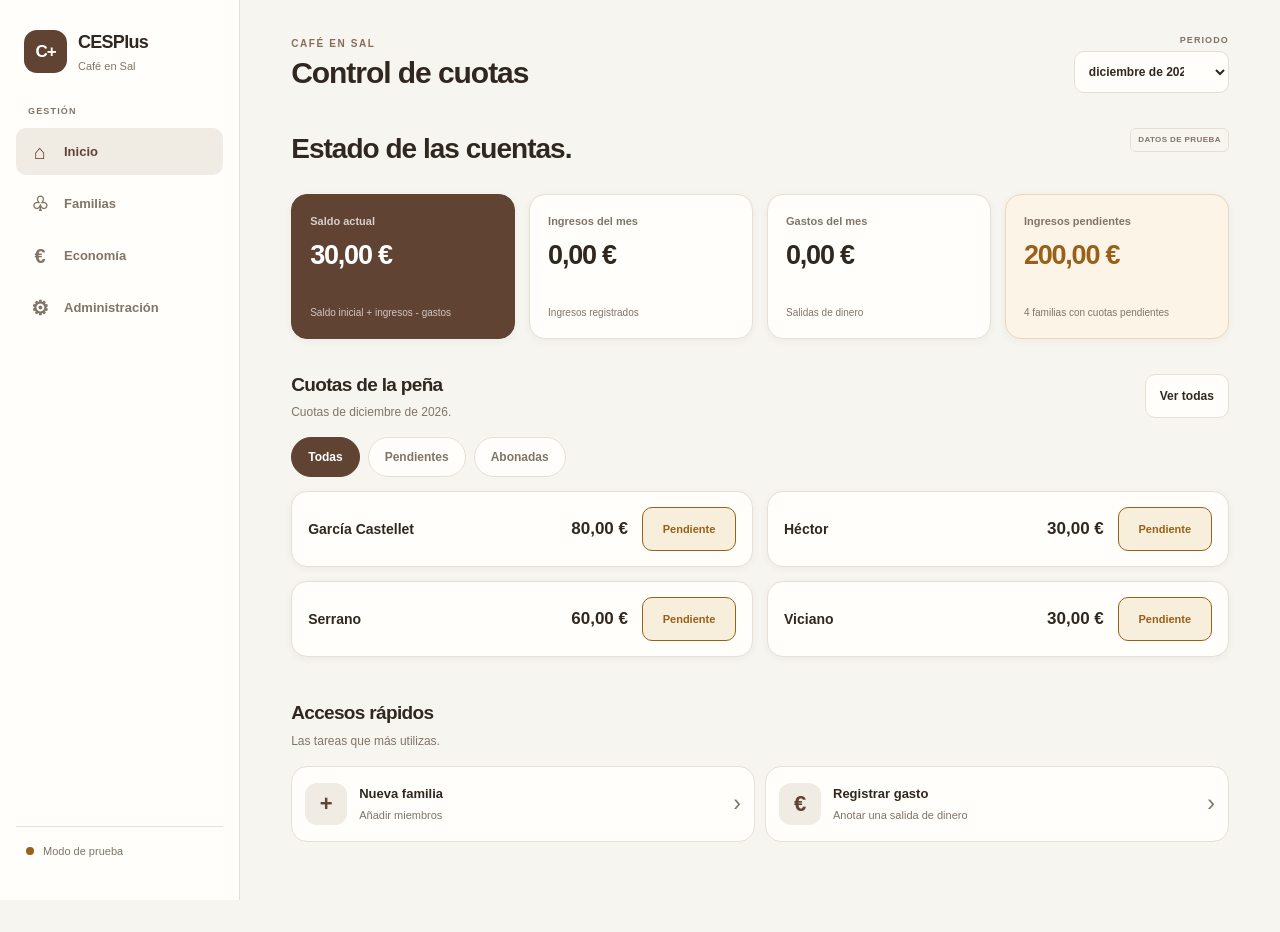
==== index.html @ bcc01811 "Version estable: creacion de familias y gestion de miembros" ====
<!DOCTYPE html>

<html lang="es">
<head>
    <meta charset="UTF-8">
    <meta name="viewport" content="width=device-width, initial-scale=1.0">


<meta name="theme-color" content="#604333">
<meta name="description" content="Gestión económica de la peña Café en Sal">

<title>CESPlus | Café en Sal</title>

<link rel="stylesheet" href="styles/styles.css">
<script src="js/app.js" defer></script>


</head>

<body>
    <div class="app-shell">


    <!-- SIDEBAR: escritorio -->
    <aside class="sidebar">
        <a class="brand" href="#" data-view="inicio">
            <span class="brand-icon">C+</span>
            <span class="brand-copy">
                <strong>CESPlus</strong>
                <small>Café en Sal</small>
            </span>
        </a>

        <div class="sidebar-section-label">GESTIÓN</div>

        <nav class="sidebar-nav" aria-label="Navegación principal">
            <button class="nav-item active" data-view="inicio">
                <span class="nav-icon">⌂</span>
                <span>Inicio</span>
            </button>

            <button class="nav-item" data-view="familias">
                <span class="nav-icon">♧</span>
                <span>Familias</span>
            </button>

            <button class="nav-item" data-view="economia">
                <span class="nav-icon">€</span>
                <span>Economía</span>
            </button>

            <button class="nav-item" data-view="administracion">
                <span class="nav-icon">⚙</span>
                <span>Administración</span>
            </button>
        </nav>

        <div class="sidebar-footer">
            <span class="connection-dot"></span>
            <span>Modo de prueba</span>
        </div>
    </aside>

    <!-- CONTENIDO PRINCIPAL -->
    <main class="main-content">

        <header class="topbar">
            <div>
                <p class="eyebrow">CAFÉ EN SAL</p>
                <h1 id="page-title">Control de cuotas</h1>
            </div>

            <div class="topbar-period">
                <span class="period-label">PERIODO</span>
                <select id="period-select" aria-label="Mes de las cuotas">
                </select>
            </div>
        </header>

        <!-- INICIO -->
        <section class="view active" id="view-inicio">

            <div class="welcome-row">
                <div>
                    <h2>Estado de las cuentas.</h2>
                </div>

                <span class="demo-badge">DATOS DE PRUEBA</span>
            </div>

            <!-- INDICADORES -->
            <div class="summary-grid">

                <article class="summary-card balance-card">
                    <span class="summary-label">Saldo actual</span>
                    <strong class="summary-value" id="balance-value">
                        1.250,00 €
                    </strong>
                    <span class="summary-footnote">
                        Saldo inicial + ingresos - gastos
                    </span>
                </article>

                <article class="summary-card">
                    <span class="summary-label">Ingresos del mes</span>
                    <strong class="summary-value" id="income-value">
                        0,00 €
                    </strong>
                    <span class="summary-footnote">Ingresos registrados</span>
                </article>

                <article class="summary-card">
                    <span class="summary-label">Gastos del mes</span>
                    <strong class="summary-value" id="expenses-value">
                        0,00 €
                    </strong>
                    <span class="summary-footnote">Salidas de dinero</span>
                </article>

                <article class="summary-card pending-summary">
                    <span class="summary-label">Ingresos pendientes</span>
                    <strong class="summary-value" id="pending-value">
                        200,00 €
                    </strong>
                    <span class="summary-footnote" id="pending-count">
                        3 familias pendientes
                    </span>
                </article>

            </div>

            <!-- CUOTAS -->
            <section class="content-section">

                <div class="section-heading">
                    <div>
                        <h2>Cuotas de la peña</h2>
                        <p id="dues-description">
                            Consulta y registra las cuotas de cada familia.
                        </p>
                    </div>

                    <button class="button button-secondary"
                            id="show-all-dues">
                        Ver todas
                    </button>
                </div>

                <div class="filter-row">
                    <button class="filter-chip active"
                            data-filter="todas">
                        Todas
                    </button>

                    <button class="filter-chip"
                            data-filter="pendiente">
                        Pendientes
                    </button>

                    <button class="filter-chip"
                            data-filter="pagado">
                        Abonadas
                    </button>
                </div>

                <div class="dues-list" id="dues-list">
                    <!-- Se genera desde app.js -->
                </div>

                <div class="empty-state hidden" id="dues-empty">
                    <span class="empty-icon">✓</span>
                    <h3>Todo al día</h3>
                    <p>No hay cuotas que coincidan con este filtro.</p>
                </div>

            </section>

            <!-- ACCIONES RÁPIDAS -->
            <section class="content-section quick-actions-section">
                <div class="section-heading">
                    <div>
                        <h2>Accesos rápidos</h2>
                        <p>Las tareas que más utilizas.</p>
                    </div>
                </div>

                <div class="quick-actions">

                    <button class="quick-action" data-action="familia">
                        <span class="quick-action-icon">+</span>
                        <span>
                            <strong>Nueva familia</strong>
                            <small>Añadir miembros</small>
                        </span>
                        <span class="quick-arrow">›</span>
                    </button>

                    <button class="quick-action" data-action="gasto">
                        <span class="quick-action-icon">€</span>
                        <span>
                            <strong>Registrar gasto</strong>
                            <small>Anotar una salida de dinero</small>
                        </span>
                        <span class="quick-arrow">›</span>
                    </button>

                </div>
            </section>

        </section>

        <!-- FAMILIAS -->
        <section class="view" id="view-familias">
            <div class="section-heading">
                <div>
                    <h2>Gestión de las familias de la peña.</h2>
                </div>

                <button class="button button-primary"
                        data-action="familia">
                    + Nueva familia
                </button>
            </div>

            <div id="families-content"></div>
        </section>

        <!-- ECONOMÍA -->
        <section class="view" id="view-economia">
            <div class="section-heading">
                <div>
                    <h2>Ingresos, gastos y movimientos.</h2>
                </div>

                <button class="button button-primary"
                        data-action="gasto">
                    + Registrar gasto
                </button>
            </div>

            <div id="economy-content"></div>
        </section>

        <!-- ADMINISTRACIÓN -->
        <section class="view" id="view-administracion">
            <div class="section-heading">
                <div>
                    <h2>Herramientas de gestión de la peña.</h2>
                </div>
            </div>

            <div id="administration-content"></div>
        </section>

    </main>

    <!-- NAVEGACIÓN INFERIOR: móvil -->
    <nav class="bottom-nav" aria-label="Navegación móvil">

        <button class="bottom-nav-item active" data-view="inicio">
            <span class="bottom-nav-icon">⌂</span>
            <span>Inicio</span>
        </button>

        <button class="bottom-nav-item" data-view="familias">
            <span class="bottom-nav-icon">♧</span>
            <span>Familias</span>
        </button>

        <button class="bottom-nav-item" data-view="economia">
            <span class="bottom-nav-icon">€</span>
            <span>Economía</span>
        </button>

        <button class="bottom-nav-item" data-view="administracion">
            <span class="bottom-nav-icon">⚙</span>
            <span>Más</span>
        </button>

    </nav>

</div>

<!-- MODALES -->
<div id="modal-root"></div>

<div class="toast" id="toast" role="status" aria-live="polite"></div>


</body>
</html>
---- styles/styles.css ----
/* =====================================================
   CESPLUS — DISEÑO GENERAL
   Mobile-first · Café + sal
   ===================================================== */

:root {
    --primary: #604333;
    --primary-dark: #3E2A20;
    --primary-light: #896B56;

    --background: #F7F5F0;
    --surface: #FFFEFA;
    --surface-alt: #F0EBE3;

    --text: #302820;
    --text-muted: #817468;

    --border: #E7DFD5;

    --green: #287653;
    --green-bg: #E7F2EA;

    --orange: #986018;
    --orange-bg: #F8EEDC;

    --red: #B4433E;
    --red-bg: #F8E8E5;

    --radius: 16px;
    --radius-small: 10px;

    --sidebar-width: 240px;

    --shadow-sm: 0 2px 8px rgb(48 40 32 / 5%);
    --shadow-md: 0 8px 24px rgb(48 40 32 / 7%);
}

* {
    box-sizing: border-box;
}

html {
    min-height: 100%;
    -webkit-text-size-adjust: 100%;
}

body {
    margin: 0;
    min-height: 100vh;
    min-height: 100dvh;

    background: var(--background);
    color: var(--text);

    font-family:
        Inter,
        -apple-system,
        BlinkMacSystemFont,
        "Segoe UI",
        sans-serif;

    font-size: 15px;
    line-height: 1.5;

    -webkit-font-smoothing: antialiased;
}

button,
input,
select,
textarea {
    font: inherit;
}

button {
    -webkit-tap-highlight-color: transparent;
}

button:focus-visible,
select:focus-visible,
input:focus-visible,
textarea:focus-visible {
    outline: 3px solid rgb(137 107 86 / 35%);
    outline-offset: 2px;
}

button:disabled {
    opacity: 0.55;
    cursor: not-allowed;
}

button:not(:disabled) {
    cursor: pointer;
}

button,
a,
input,
select {
    touch-action: manipulation;
}

a {
    color: inherit;
    text-decoration: none;
}

h1,
h2,
h3,
p {
    margin-top: 0;
}

h1,
h2,
h3 {
    letter-spacing: -0.035em;
}

.hidden {
    display: none !important;
}

/* =====================================================
   ESTRUCTURA
   ===================================================== */

.app-shell {
    min-height: 100vh;
    min-height: 100dvh;
}

.sidebar {
    display: none;
}

.main-content {
    width: 100%;
    max-width: 100%;
    min-width: 0;

    padding:
        18px
        16px
        calc(96px + env(safe-area-inset-bottom));
}

/* =====================================================
   CABECERA
   ===================================================== */

.topbar {
    display: flex;
    align-items: center;
    justify-content: space-between;
    gap: 12px;

    margin-bottom: 28px;
}

.eyebrow {
    margin-bottom: 5px;

    color: var(--primary-light);

    font-size: 10px;
    font-weight: 800;
    letter-spacing: 0.16em;
}

.topbar h1 {
    margin-bottom: 0;

    font-size: clamp(21px, 5vw, 30px);
    font-weight: 750;
    line-height: 1.15;
}

.topbar-period {
    display: flex;
    flex-direction: column;
    align-items: flex-end;
    gap: 3px;

    min-width: 0;
}

.period-label {
    color: var(--text-muted);

    font-size: 9px;
    font-weight: 800;
    letter-spacing: 0.12em;
}

#period-select {
    max-width: 155px;
    min-height: 42px;

    padding: 0 28px 0 10px;

    border: 1px solid var(--border);
    border-radius: var(--radius-small);

    background: var(--surface);
    color: var(--text);

    font-size: 12px;
    font-weight: 700;
}

/* =====================================================
   BIENVENIDA
   ===================================================== */

.welcome-row {
    display: flex;
    align-items: flex-start;
    justify-content: space-between;
    gap: 10px;

    margin-bottom: 20px;
}

.welcome-row h2 {
    margin-bottom: 4px;

    font-size: 23px;
    font-weight: 750;
}

.welcome-row p {
    margin-bottom: 0;

    color: var(--text-muted);
    font-size: 13px;
}

.demo-badge {
    flex-shrink: 0;

    padding: 5px 7px;

    border: 1px solid var(--border);
    border-radius: 6px;

    color: var(--text-muted);

    font-size: 8px;
    font-weight: 800;
    letter-spacing: 0.05em;
}

/* =====================================================
   INDICADORES ECONÓMICOS
   ===================================================== */

.summary-grid {
    display: grid;
    grid-template-columns: repeat(2, minmax(0, 1fr));
    gap: 10px;

    margin-bottom: 32px;
}

.summary-card {
    display: flex;
    flex-direction: column;
    align-items: flex-start;

    min-width: 0;
    min-height: 132px;

    padding: 15px 13px;

    border: 1px solid var(--border);
    border-radius: var(--radius);

    background: var(--surface);

    box-shadow: var(--shadow-sm);
}

.summary-card.balance-card {
    background: var(--primary);
    border-color: var(--primary);

    color: #fff;
}

.summary-card.pending-summary {
    background: #FBF4E7;
    border-color: #EBD7B8;
}

.summary-label {
    margin-bottom: 12px;

    color: var(--text-muted);

    font-size: 11px;
    font-weight: 650;
}

.balance-card .summary-label {
    color: rgb(255 255 255 / 75%);
}

.summary-value {
    display: block;

    max-width: 100%;
    margin-bottom: 8px;

    overflow-wrap: anywhere;

    font-size: clamp(19px, 5vw, 25px);
    font-weight: 800;
    line-height: 1.1;
    letter-spacing: -0.045em;
    font-variant-numeric: tabular-nums;
}

.summary-footnote {
    margin-top: auto;

    color: var(--text-muted);

    font-size: 10px;
    line-height: 1.4;
}

.balance-card .summary-footnote {
    color: rgb(255 255 255 / 70%);
}

.pending-summary .summary-value {
    color: var(--orange);
}

/* =====================================================
   SECCIONES
   ===================================================== */

.content-section {
    margin-bottom: 34px;
}

.section-heading {
    display: flex;
    align-items: center;
    justify-content: space-between;
    gap: 12px;

    margin-bottom: 16px;
}

.section-heading h2 {
    margin-bottom: 4px;

    font-size: 19px;
    font-weight: 750;
}

.section-heading p {
    margin-bottom: 0;

    color: var(--text-muted);
    font-size: 12px;
}

.button {
    display: inline-flex;
    align-items: center;
    justify-content: center;
    gap: 7px;

    min-height: 44px;
    padding: 0 14px;

    border: 1px solid transparent;
    border-radius: var(--radius-small);

    font-size: 12px;
    font-weight: 750;

    transition:
        background 150ms ease,
        transform 150ms ease;
}

.button:active {
    transform: scale(0.98);
}

.button-primary {
    background: var(--primary);
    color: #fff;
}

.button-primary:hover {
    background: var(--primary-dark);
}

.button-secondary {
    border-color: var(--border);
    background: var(--surface);
    color: var(--text);
}

/* =====================================================
   FILTROS
   ===================================================== */

.filter-row {
    display: flex;
    gap: 8px;

    margin-bottom: 14px;

    overflow-x: auto;
    scrollbar-width: none;
}

.filter-row::-webkit-scrollbar {
    display: none;
}

.filter-chip {
    flex-shrink: 0;

    min-height: 40px;
    padding: 0 16px;

    border: 1px solid var(--border);
    border-radius: 999px;

    background: var(--surface);
    color: var(--text-muted);

    font-size: 12px;
    font-weight: 700;
}

.filter-chip.active {
    border-color: var(--primary);
    background: var(--primary);
    color: #fff;
}

/* =====================================================
   LISTA DE CUOTAS
   ===================================================== */

.dues-list {
    display: flex;
    flex-direction: column;
    gap: 10px;
}

.due-card {
    display: grid;
    grid-template-columns: minmax(0, 1fr) auto auto;
    align-items: center;
    gap: 14px;

    min-width: 0;
    min-height: 76px;
    padding: 13px 16px;

    border: 1px solid var(--border);
    border-radius: var(--radius);

    background: var(--surface);

    box-shadow: var(--shadow-sm);
}

.due-family-name {
    display: block;
    min-width: 0;
    margin: 0;

    color: var(--text);
    font-size: 14px;
    font-weight: 750;

    overflow-wrap: anywhere;
}

.due-amount {
    flex-shrink: 0;

    color: var(--text);
    font-size: 17px;
    font-weight: 850;

    white-space: nowrap;
    font-variant-numeric: tabular-nums;
}

/* Botón de estado */

.due-status-button {
    display: inline-flex;
    align-items: center;
    justify-content: center;

    min-width: 94px;
    min-height: 44px;
    padding: 0 12px;

    border: 1px solid transparent;
    border-radius: var(--radius-small);

    font-size: 11px;
    font-weight: 800;

    white-space: nowrap;

    transition:
        background 150ms ease,
        transform 150ms ease;
}

.due-status-button.pending {
    border-color: var(--orange);
    background: var(--orange-bg);
    color: var(--orange);
}

.due-status-button.paid {
    border-color: var(--green);
    background: var(--green-bg);
    color: var(--green);
}

.due-status-button:active {
    transform: scale(0.96);
}

/* Estado vacío */

.empty-state {
    padding: 36px 18px;

    border: 1px dashed var(--border);
    border-radius: var(--radius);

    text-align: center;
}

.empty-icon {
    display: inline-flex;
    align-items: center;
    justify-content: center;

    width: 42px;
    height: 42px;
    margin-bottom: 12px;

    border-radius: 50%;

    background: var(--green-bg);
    color: var(--green);

    font-size: 20px;
}

.empty-state h3 {
    margin-bottom: 5px;
    font-size: 17px;
}

.empty-state p {
    margin-bottom: 0;

    color: var(--text-muted);
    font-size: 12px;
}

/* Ajustes para móviles pequeños */

@media (max-width: 380px) {
    .due-card {
        gap: 8px;
        padding: 12px 10px;
    }

    .due-family-name {
        font-size: 12px;
    }

    .due-amount {
        font-size: 14px;
    }

    .due-status-button {
        min-width: 82px;
        padding: 0 8px;
        font-size: 10px;
    }
}

/* =====================================================
   ADMINISTRACIÓN
   ===================================================== */

.admin-section {
    margin-bottom: 26px;
}

.admin-section-heading {
    display: flex;
    align-items: flex-start;
    justify-content: space-between;
    gap: 12px;
    border-top: 1px solid var(--border);

    margin-bottom: 14px;
}

.admin-section-heading h3 {
    margin: 3px 0 5px;

    color: var(--text);
    font-size: 17px;
    font-weight: 800;
}

.admin-section-heading p {
    margin: 0;

    color: var(--text-muted);
    font-size: 12px;
}

.admin-eyebrow {
    color: var(--text-muted);
    font-size: 9px;
    font-weight: 850;
    letter-spacing: 1.2px;
}

.admin-section-icon {
    display: flex;
    align-items: center;
    justify-content: center;

    width: 40px;
    height: 40px;
    flex-shrink: 0;

    border-radius: 12px;

    background: var(--surface);
    border: 1px solid var(--border);

    color: var(--accent);
    font-size: 19px;
}

.admin-info-card {
    display: flex;
    align-items: flex-start;
    gap: 12px;

    padding: 15px;

    border: 1px solid var(--border);
    border-radius: var(--radius);

    background: var(--surface);
}

.admin-info-icon {
    display: flex;
    align-items: center;
    justify-content: center;

    width: 36px;
    height: 36px;
    flex-shrink: 0;

    border-radius: 10px;

    background: var(--surface-alt);

    font-size: 17px;
}

.admin-info-card strong {
    display: block;

    margin-bottom: 5px;

    color: var(--text);
    font-size: 13px;
    font-weight: 800;
}

.admin-info-card p {
    margin: 0;

    color: var(--text-muted);
    font-size: 11px;
    line-height: 1.6;
}

.admin-role-list {
    display: flex;
    flex-direction: column;
    gap: 0;

    margin-top: 10px;

    border: 1px solid var(--border);
    border-radius: var(--radius);

    background: var(--surface);
}

.admin-role {
    display: flex;
    flex-direction: column;
    gap: 4px;

    padding: 13px 15px;

    border-bottom: 1px solid var(--border);
}

.admin-role:last-child {
    border-bottom: 0;
}

.admin-role-name {
    color: var(--text);
    font-size: 12px;
    font-weight: 800;
}

.admin-role-description {
    color: var(--text-muted);
    font-size: 11px;
}

.admin-settings-list {
    overflow: hidden;

    border: 1px solid var(--border);
    border-radius: var(--radius);

    background: var(--surface);
}

.admin-setting {
    display: flex;
    align-items: center;
    justify-content: space-between;
    gap: 12px;

    padding: 15px;

    border-bottom: 1px solid var(--border);
}

.admin-setting:last-child {
    border-bottom: 0;
}

.admin-setting > div {
    display: flex;
    flex-direction: column;
    gap: 4px;
}

.admin-setting strong {
    color: var(--text);
    font-size: 12px;
    font-weight: 800;
}

.admin-setting span {
    color: var(--text-muted);
    font-size: 10px;
}

.admin-setting .admin-setting-value {
    color: var(--accent);
    font-size: 16px;
    white-space: nowrap;
}

.admin-setting-status {
    padding: 5px 9px;

    border-radius: 20px;

    background: var(--orange-bg);
    color: var(--orange) !important;

    font-size: 10px !important;
    font-weight: 800;
}

.admin-danger-section {
    margin-top: 34px;
    padding-top: 22px;
}

.admin-reset-button {
    width: 100%;
    margin-top: 12px;
}


/* BUSCADOR DEL HISTORIAL */
.audit-search {
    display: flex;
    flex-direction: column;
    gap: 8px;
    margin: 20px 0;
    max-width: 520px;
}

.audit-search label {
    font-size: 13px;
    font-weight: 600;
    color: var(--text-primary);
}

.audit-search input {
    width: 100%;
    padding: 12px 14px;
    border: 1px solid var(--border);
    border-radius: 8px;
    background: #fff;
    color: var(--text-primary);
    font-family: inherit;
    font-size: 14px;
    transition: border-color 0.2s ease, box-shadow 0.2s ease;
}

.audit-search input::placeholder {
    color: #a69a8d;
}

.audit-search input:focus {
    outline: none;
    border-color: var(--primary);
    box-shadow: 0 0 0 3px rgba(111, 78, 55, 0.12);
}

.audit-search input::-webkit-search-cancel-button {
    cursor: pointer;
}


/* Acciones de los gastos */

.expense-actions {
    display: flex;
    justify-content: flex-end;
    gap: 8px;
    margin-top: 14px;
    padding-top: 12px;
    border-top: 1px solid var(--border);
}

.expense-actions .button {
    font-size: 12px;
    padding: 7px 12px;
}


/* =====================================================
   CONFIGURACIÓN — CAMPOS EDITABLES
   ===================================================== */

.admin-setting-input {
    display: flex;
    align-items: center;
    gap: 7px;
    flex-shrink: 0;
}

.admin-setting-input input {
    width: 90px;
    min-height: 42px;
    padding: 0 9px;

    border: 1px solid var(--border);
    border-radius: var(--radius-small);

    background: var(--background);
    color: var(--text);

    font-size: 14px;
    font-weight: 750;
    text-align: right;

    font-variant-numeric: tabular-nums;
}

.admin-setting-input input:focus {
    outline: 2px solid var(--accent);
    outline-offset: 2px;
}

.admin-setting-input span {
    color: var(--text);
    font-size: 13px;
    font-weight: 750;
}

.admin-opening-balance {
    background: var(--surface-alt);
}

.admin-save-button {
    width: 100%;
    margin-top: 14px;
}


#fee-change-reason-group {
    margin-top: 18px;
    padding: 16px;
    border: 1px solid var(--border);
    border-radius: var(--radius-medium);
    background: var(--surface-alt);
}

#fee-change-reason-group[hidden] {
    display: none;
}

#fee-change-reason {
    width: 100%;
    min-height: 85px;
    padding: 12px;
    border: 1px solid var(--border);
    border-radius: var(--radius-small);
    background: var(--surface);
    color: var(--text);
    font: inherit;
    resize: vertical;
}

.audit-filters {
    display: grid;
    grid-template-columns: repeat(2, minmax(0, 1fr));
    gap: 10px;
    margin-bottom: 18px;
}

.audit-filters select {
    min-height: 42px;
    padding: 0 12px;
    border: 1px solid var(--border);
    border-radius: var(--radius-small);
    background: var(--surface);
    color: var(--text);
}

.audit-log-list {
    display: flex;
    flex-direction: column;
    gap: 12px;
}

.audit-entry {
    padding: 16px;
    border: 1px solid var(--border);
    border-radius: var(--radius-medium);
    background: var(--surface);
}

.audit-entry + .audit-entry {
    margin-top: 10px;
}

.audit-entry-header {
    display: flex;
    justify-content: space-between;
    align-items: center;
    flex-wrap: wrap;
    gap: 8px;
    margin-bottom: 10px;
}

.audit-date {
    color: var(--text-muted);
    font-size: 12px;
}

.audit-tags {
    display: flex;
    flex-wrap: wrap;
    align-items: center;
    gap: 6px;
}

.audit-tag {
    display: inline-flex;
    align-items: center;
    padding: 5px 9px;
    border-radius: 20px;
    background: var(--surface-alt);
    color: var(--text);
    font-size: 10px;
    font-weight: 750;
    text-transform: uppercase;
    letter-spacing: 0.04em;
}

.audit-entry h4 {
    margin: 0 0 5px;
    font-size: 14px;
}

.audit-family {
    margin: 0;
    color: var(--text-muted);
    font-size: 12px;
}

.audit-change {
    display: flex;
    gap: 10px;
    align-items: center;
    margin-top: 12px;
    font-size: 13px;
}

.audit-reason {
    margin: 12px 0 0;
    padding: 10px;
    border-radius: var(--radius-small);
    background: var(--surface-alt);
    font-size: 13px;
}

@media (max-width: 520px) {
    .audit-filters {
        grid-template-columns: 1fr;
    }
}

/* =====================================================
   ACCIONES RÁPIDAS
   ===================================================== */

.quick-actions {
    display: flex;
    flex-direction: column;
    gap: 10px;
}

.quick-action {
    display: flex;
    align-items: center;
    gap: 12px;

    width: 100%;
    min-height: 76px;
    padding: 13px;

    border: 1px solid var(--border);
    border-radius: var(--radius);

    background: var(--surface);
    color: var(--text);

    text-align: left;
}

.quick-action-icon {
    display: flex;
    align-items: center;
    justify-content: center;

    flex-shrink: 0;

    width: 42px;
    height: 42px;

    border-radius: 12px;

    background: var(--surface-alt);
    color: var(--primary);

    font-size: 22px;
    font-weight: 700;
}

.quick-action > span:nth-child(2) {
    display: flex;
    flex-direction: column;
    gap: 3px;

    min-width: 0;
}

.quick-action strong {
    font-size: 13px;
}

.quick-action small {
    color: var(--text-muted);
    font-size: 11px;
}

.quick-arrow {
    margin-left: auto;
    color: var(--text-muted);
    font-size: 23px;
}

/* =====================================================
   VISTAS
   ===================================================== */

.view {
    display: none;
}

.view.active {
    display: block;
}

/* =====================================================
   NAVEGACIÓN INFERIOR — MÓVIL
   ===================================================== */

.bottom-nav {
    position: fixed;
    z-index: 100;

    right: 0;
    bottom: 0;
    left: 0;

    display: grid;
    grid-template-columns: repeat(4, minmax(0, 1fr));

    min-height: 66px;
    padding:
        7px
        8px
        calc(7px + env(safe-area-inset-bottom));

    border-top: 1px solid var(--border);

    background: rgb(255 254 250 / 97%);

    backdrop-filter: blur(14px);
    -webkit-backdrop-filter: blur(14px);
}

.bottom-nav-item {
    display: flex;
    flex-direction: column;
    align-items: center;
    justify-content: center;
    gap: 3px;

    min-width: 0;
    min-height: 48px;
    padding: 3px 2px;

    border: 0;
    border-radius: 10px;

    background: transparent;
    color: var(--text-muted);

    font-size: 10px;
    font-weight: 650;
}

.bottom-nav-icon {
    font-size: 22px;
    line-height: 1.1;
}

.bottom-nav-item.active {
    color: var(--primary);
    background: var(--surface-alt);
}

.bottom-nav-item.active .bottom-nav-icon {
    font-weight: 800;
}

/* =====================================================
   TOAST — MENSAJES
   ===================================================== */

.toast {
    position: fixed;
    z-index: 300;

    right: 16px;
    bottom: calc(84px + env(safe-area-inset-bottom));
    left: 16px;

    max-width: 440px;
    margin: 0 auto;
    padding: 13px 16px;

    border: 1px solid rgb(255 255 255 / 12%);
    border-radius: 12px;

    background: var(--primary-dark);
    color: #fff;

    box-shadow: var(--shadow-md);

    font-size: 13px;
    font-weight: 650;

    opacity: 0;
    pointer-events: none;
    transform: translateY(8px);

    transition:
        opacity 180ms ease,
        transform 180ms ease;
}

.toast.visible {
    opacity: 1;
    transform: translateY(0);
}

/* =====================================================
   MODALES
   ===================================================== */

.modal-overlay {
    position: fixed;
    z-index: 200;
    inset: 0;

    display: flex;
    align-items: flex-end;
    justify-content: center;

    padding-top: 20px;

    background: rgb(35 27 22 / 48%);
    backdrop-filter: blur(3px);
}

.modal-panel {
    width: 100%;
    max-width: 520px;
    max-height: 92vh;
    max-height: 92dvh;

    overflow-y: auto;

    padding: 24px 20px calc(20px + env(safe-area-inset-bottom));

    border-radius: 22px 22px 0 0;

    background: var(--surface);

    box-shadow: var(--shadow-md);

    overscroll-behavior: contain;
}

.modal-handle {
    width: 38px;
    height: 4px;
    margin: -12px auto 20px;

    border-radius: 999px;

    background: var(--border);
}

.modal-header {
    display: flex;
    align-items: flex-start;
    justify-content: space-between;
    gap: 12px;

    margin-bottom: 22px;
}

.modal-header h2 {
    margin-bottom: 5px;
    font-size: 21px;
}

.modal-header p {
    margin-bottom: 0;

    color: var(--text-muted);
    font-size: 12px;
}

.modal-close {
    display: inline-flex;
    align-items: center;
    justify-content: center;

    flex-shrink: 0;

    width: 44px;
    height: 44px;

    border: 1px solid var(--border);
    border-radius: 12px;

    background: var(--surface);
    color: var(--text);

    font-size: 22px;
}

.form-group {
    display: flex;
    flex-direction: column;
    gap: 7px;

    margin-bottom: 17px;
}

.form-group label {
    font-size: 12px;
    font-weight: 750;
}

.form-group input,
.form-group select,
.form-group textarea {
    width: 100%;
    min-height: 48px;

    padding: 12px;

    border: 1px solid var(--border);
    border-radius: 10px;

    background: var(--surface);
    color: var(--text);

    font-size: 16px;
}

.form-group textarea {
    min-height: 90px;
    resize: vertical;
}

.modal-actions {
    display: flex;
    gap: 10px;

    margin-top: 24px;
}

.modal-actions .button {
    flex: 1;
    min-height: 48px;
}

/* =====================================================
   TABLET Y ESCRITORIO
   ===================================================== */

@media (min-width: 700px) {
    .main-content {
        padding: 30px 28px 40px;
    }

    .summary-grid {
        grid-template-columns: repeat(4, minmax(0, 1fr));
        gap: 14px;
    }

    .summary-card {
        min-height: 145px;
        padding: 18px;
    }

    .summary-value {
        font-size: clamp(20px, 2.4vw, 27px);
    }

    .quick-actions {
        display: grid;
        grid-template-columns: repeat(2, minmax(0, 1fr));
    }

    .dues-list {
        display: grid;
        grid-template-columns: repeat(2, minmax(0, 1fr));
        align-items: start;
    }

    .modal-overlay {
        align-items: center;
        padding: 20px;
    }

    .modal-panel {
        max-height: 88vh;
        max-height: 88dvh;
        border-radius: 22px;
        padding: 26px;
    }

    .modal-handle {
        display: none;
    }
}

@media (min-width: 1050px) {
    .app-shell {
        display: grid;
        grid-template-columns: var(--sidebar-width) minmax(0, 1fr);
    }

    .sidebar {
        position: sticky;
        top: 0;

        display: flex;
        flex-direction: column;

        width: var(--sidebar-width);
        height: 100vh;
        height: 100dvh;

        padding: 25px 16px;

        border-right: 1px solid var(--border);

        background: var(--surface);
    }

    .brand {
        display: flex;
        align-items: center;
        gap: 11px;

        padding: 4px 8px 30px;
    }

    .brand-icon {
        display: flex;
        align-items: center;
        justify-content: center;

        width: 43px;
        height: 43px;

        border-radius: 13px;

        background: var(--primary);
        color: #fff;

        font-size: 17px;
        font-weight: 850;
        letter-spacing: -0.06em;
    }

    .brand-copy {
        display: flex;
        flex-direction: column;
        gap: 2px;
    }

    .brand-copy strong {
        font-size: 18px;
        font-weight: 850;
        letter-spacing: -0.04em;
    }

    .brand-copy small {
        color: var(--text-muted);
        font-size: 11px;
    }

    .sidebar-section-label {
        padding: 0 12px;
        margin-bottom: 10px;

        color: var(--text-muted);

        font-size: 9px;
        font-weight: 850;
        letter-spacing: 0.13em;
    }

    .sidebar-nav {
        display: flex;
        flex-direction: column;
        gap: 5px;
    }

    .nav-item {
        display: flex;
        align-items: center;
        gap: 12px;

        width: 100%;
        min-height: 47px;
        padding: 0 12px;

        border: 0;
        border-radius: 10px;

        background: transparent;
        color: var(--text-muted);

        text-align: left;
        font-size: 13px;
        font-weight: 700;
    }

    .nav-item.active {
        background: var(--surface-alt);
        color: var(--primary);
    }

    .nav-icon {
        display: inline-flex;
        align-items: center;
        justify-content: center;

        width: 24px;

        font-size: 20px;
    }

    .sidebar-footer {
        display: flex;
        align-items: center;
        gap: 9px;

        margin-top: auto;
        padding: 16px 10px;

        border-top: 1px solid var(--border);

        color: var(--text-muted);
        font-size: 11px;
    }

    .connection-dot {
        width: 8px;
        height: 8px;

        border-radius: 50%;

        background: var(--orange);
    }

    .main-content {
        width: 100%;
        max-width: 1500px;
        margin: 0 auto;

        padding: 34px clamp(28px, 4vw, 64px) 48px;
    }

    .bottom-nav {
        display: none;
    }

    .topbar {
        margin-bottom: 35px;
    }

    .welcome-row h2 {
        font-size: 28px;
    }

    .content-section {
        margin-bottom: 42px;
    }

    .dues-list {
        grid-template-columns: repeat(2, minmax(0, 1fr));
        gap: 14px;
    }
}

/* =====================================================
   PANTALLAS MUY PEQUEÑAS
   ===================================================== */

@media (max-width: 360px) {
    .main-content {
        padding-right: 12px;
        padding-left: 12px;
    }

    .summary-grid {
        gap: 8px;
    }

    .summary-card {
        padding: 12px 10px;
    }

    .summary-value {
        font-size: 19px;
    }

    .due-card {
        padding: 13px;
    }

    .due-amount {
        font-size: 17px;
    }

    .due-action-button {
        padding: 0 10px;
        font-size: 11px;
    }

    .demo-badge {
        max-width: 88px;
        white-space: normal;
        text-align: center;
    }
}

/* =====================================================
   MENOS MOVIMIENTO
   ===================================================== */

@media (prefers-reduced-motion: reduce) {
    *,
    *::before,
    *::after {
        scroll-behavior: auto !important;
        transition-duration: 0.01ms !important;
        animation-duration: 0.01ms !important;
        animation-iteration-count: 1 !important;
    }
}


/* =====================================================
   CESPLUS — FAMILIAS DESPLEGABLES
   ===================================================== */

.family-management-card {
    border: 1px solid #d6c8b8 !important;
    border-radius: 12px !important;
    overflow: hidden;
    margin-bottom: 14px;
    background: #fff;
    box-shadow: 0 2px 5px rgba(0, 0, 0, 0.04);
}

/* Encabezado */

.family-management-header {
    display: flex;
    width: 100%;
    align-items: center;
    justify-content: space-between;
    gap: 14px;

    padding: 18px;

    border: 0;
    background: transparent;

    color: var(--text);
    text-align: left;
    cursor: pointer;
}

.family-management-header:hover {
    background: var(--surface-alt);
}

.family-management-info {
    min-width: 0;
}

.family-management-header h3 {
    margin: 0 0 4px;
    font-size: 16px;
    overflow-wrap: anywhere;
}

.family-management-header p {
    margin: 0;
    color: var(--text-muted);
    font-size: 12px;
}

.family-management-header-right {
    display: flex;
    flex-shrink: 0;
    align-items: center;
    gap: 15px;
}

.family-management-amount {
    font-size: 20px;
    font-weight: 800;
    font-variant-numeric: tabular-nums;
}

/* Flecha */

.family-dropdown-arrow {
    width: 10px;
    height: 10px;

    border-right: 2px solid var(--text-muted);
    border-bottom: 2px solid var(--text-muted);

    transform: rotate(45deg);
    transition: transform 0.2s ease;
}

.family-management-header[aria-expanded="true"] .family-dropdown-arrow {
    transform: rotate(225deg);
}

/* Contenido desplegable */

.family-management-details {
    padding: 0 18px 18px;
}

.family-management-details[hidden] {
    display: none;
}

.family-management-members {
    display: flex;
    flex-direction: column;

    margin-bottom: 15px;

    border-top: 1px solid var(--border);
}

.family-member-summary {
    display: flex;
    align-items: center;
    justify-content: space-between;
    gap: 12px;

    padding: 11px 0;

    border-bottom: 1px solid var(--border);

    font-size: 12px;
}

.family-management-footer {
    display: flex;
    align-items: center;
    justify-content: space-between;
    gap: 12px;
}

.family-management-footer .button {
    min-height: 44px;
}

@media (max-width: 520px) {
    .family-management-header {
        padding: 15px;
    }

    .family-management-header-right {
        gap: 10px;
    }

    .family-management-amount {
        font-size: 17px;
    }

    .family-management-details {
        padding: 0 15px 15px;
    }
}

/* Editor de miembros */

#manage-members-list {
    display: flex;
    flex-direction: column;
    gap: 12px;
}

.member-edit-row {
    position: relative;

    display: grid;
    grid-template-columns: minmax(0, 1fr) minmax(0, 0.8fr);
    gap: 10px;

    padding: 13px;

    border: 1px solid var(--border);
    border-radius: 12px;

    background: var(--background);
}

.member-edit-row .form-group {
    min-width: 0;
    margin-bottom: 0;
}

.member-name-field {
    grid-column: 1 / -1;
}

.member-edit-row .form-group label {
    font-size: 11px;
}

.member-edit-row .form-group input,
.member-edit-row .form-group select {
    min-width: 0;
    min-height: 44px;
    padding: 9px;

    font-size: 16px;
}

.member-remove-button {
    position: absolute;
    top: 7px;
    right: 7px;

    display: inline-flex;
    align-items: center;
    justify-content: center;

    width: 30px;
    height: 30px;

    border: 1px solid var(--border);
    border-radius: 8px;

    background: var(--surface);
    color: var(--red);

    font-size: 20px;
}

.member-name-field {
    padding-right: 28px;
}

.family-edit-total {
    display: flex;
    align-items: center;
    justify-content: space-between;
    gap: 12px;

    margin-top: 17px;
    padding: 16px;

    border: 1px solid #D8C5B5;
    border-radius: 12px;

    background: var(--surface-alt);
}

.family-edit-total span {
    font-size: 12px;
    font-weight: 650;
}

.family-edit-total strong {
    font-size: 20px;
    font-weight: 850;
    font-variant-numeric: tabular-nums;
}

.form-help {
    margin-top: 12px;
    margin-bottom: 0;

    color: var(--text-muted);
    font-size: 11px;
    line-height: 1.6;
}

@media (min-width: 700px) {
    .family-management-list {
        display: grid;
        grid-template-columns: repeat(2, minmax(0, 1fr));
        align-items: start;
    }

    .member-edit-row {
        grid-template-columns: minmax(0, 1.2fr) minmax(0, 0.8fr) minmax(0, 0.7fr);
    }

    .member-name-field {
        grid-column: auto;
    }
}


/* =========================================
   CESPLUS — AUDIT FILTER MODAL
========================================= */

/* =========================================
   BOTÓN DE APERTURA DE FILTROS
========================================= */

.audit-filter-toggle {
    width: 100%;
    display: flex;
    align-items: center;
    justify-content: space-between;
    padding: 16px 18px;
    border: 1px solid #ded2c5;
    border-radius: 10px;
    background: var(--primary-light);
    color: var(--background);
    text-align: left;
    cursor: pointer;
    transition: background 0.2s ease, border-color 0.2s ease, color 0.2s ease;
}

.audit-filter-toggle:hover {
    background: #f8f4ef;
    border-color: #b99b7c;
    color: var(--primary-dark);
}

/* Título y subtítulo */

.audit-filter-toggle strong,
.audit-filter-toggle small {
    display: block;
    transition: color 0.2s ease;
}

.audit-filter-toggle strong {
    font-size: 0.95rem;
    margin-bottom: 4px;
    color: inherit;
}

.audit-filter-toggle small {
    color: var(--orange-bg);
    font-size: 0.82rem;
}

.audit-filter-toggle:hover small {
    color: var(--primary);
}

/* Flecha */

.audit-filter-arrow {
    font-size: 1.4rem;
    color: inherit;
    transition: transform 0.2s ease;
}

.audit-filter-toggle[aria-expanded="true"] .audit-filter-arrow {
    transform: rotate(180deg);
}

.audit-filter-arrow {
    font-size: 1.4rem;
    color: #8b7055;
}

.audit-results-summary[hidden] {
    display: none !important;
}

/* Modal */

.audit-filter-modal[hidden] {
    display: none !important;
}

.audit-filter-modal {
    position: fixed;
    inset: 0;
    z-index: 1000;
    display: flex;
    align-items: center;
    justify-content: center;
    padding: 24px;
}

.audit-filter-backdrop {
    position: absolute;
    inset: 0;
    background: rgba(35, 27, 20, 0.62);
    backdrop-filter: blur(3px);
}

.audit-filter-dialog {
    position: relative;
    z-index: 1;
    width: min(100%, 720px);
    max-height: 85vh;
    display: flex;
    flex-direction: column;
    background: #fff;
    border: 1px solid #e3d8cc;
    border-radius: 16px;
    box-shadow: 0 20px 60px rgba(0, 0, 0, 0.24);
    overflow: hidden;
    animation: auditModalIn 0.2s ease;
}


/* Cabecera */

.audit-modal-header {
    display: flex;
    align-items: flex-start;
    justify-content: space-between;
    padding: 22px 26px;
    border-bottom: 1px solid #e9e1d8;
    background: #fcfaf8;
}

.audit-modal-header h3 {
    margin: 0 0 5px;
    color: #49382b;
    font-size: 1.15rem;
}

.audit-modal-header p {
    margin: 0;
    color: #897969;
    font-size: 0.88rem;
}

.audit-modal-close {
    flex-shrink: 0;
    width: 36px;
    height: 36px;
    display: flex;
    align-items: center;
    justify-content: center;
    border: none;
    border-radius: 50%;
    background: #f0e9e1;
    color: #5b4938;
    font-size: 25px;
    line-height: 1;
    cursor: pointer;
    transition: background 0.2s;
}

.audit-modal-close:hover {
    background: #e3d5c7;
}


/* Contenido desplazable */

.audit-filter-content {
    overflow-y: auto;
    padding: 24px 26px;
    scrollbar-width: thin;
    scrollbar-color: #c9b8a6 #f5f1ec;
}

.audit-filter-group {
    padding-bottom: 22px;
    margin-bottom: 22px;
    border-bottom: 1px solid #eee7df;
}

.audit-filter-group:last-child {
    margin-bottom: 0;
    border-bottom: none;
}

.audit-filter-group h4 {
    margin: 0 0 14px;
    color: #5a4432;
    font-size: 0.95rem;
    font-weight: 700;
}


/* Casillas */

.audit-checkbox-grid {
    display: grid;
    grid-template-columns: repeat(2, minmax(0, 1fr));
    gap: 11px 20px;
}

.audit-checkbox-grid label,
.audit-family-options label {
    display: flex;
    align-items: center;
    gap: 9px;
    color: #625447;
    font-size: 0.88rem;
    cursor: pointer;
}

.audit-checkbox-grid input,
.audit-family-options input {
    width: 16px;
    height: 16px;
    margin: 0;
    accent-color: #806044;
    cursor: pointer;
}

.audit-checkbox-grid label:hover,
.audit-family-options label:hover {
    color: #49382b;
}


/* Familias */

.audit-family-options {
    display: grid;
    grid-template-columns: repeat(2, minmax(0, 1fr));
    gap: 12px 20px;
}


/* Fechas */

.audit-date-fields {
    display: grid;
    grid-template-columns: repeat(2, minmax(0, 1fr));
    gap: 16px;
}

.audit-date-fields label {
    display: flex;
    flex-direction: column;
    gap: 7px;
    color: #625447;
    font-size: 0.85rem;
}

.audit-date-fields input {
    width: 100%;
    min-height: 40px;
    padding: 8px 10px;
    border: 1px solid #ded2c5;
    border-radius: 7px;
    background: #fff;
    color: #49382b;
    font: inherit;
}


/* Accesos rápidos */

.audit-date-shortcuts {
    display: flex;
    flex-wrap: wrap;
    gap: 8px;
    margin-top: 14px;
}

.audit-date-shortcuts button {
    padding: 8px 12px;
    border: 1px solid #ded2c5;
    border-radius: 20px;
    background: #f8f4ef;
    color: #72583f;
    font-size: 0.8rem;
    cursor: pointer;
    transition: all 0.2s;
}

.audit-date-shortcuts button:hover {
    border-color: #a88a6b;
    background: #eee4d9;
}


/* Pie del modal */

.audit-filter-actions {
    display: flex;
    justify-content: space-between;
    align-items: center;
    gap: 12px;
    padding: 17px 26px;
    border-top: 1px solid var(--border);
    background: #fcfaf8;
}


/* Animación */

@keyframes auditModalIn {
    from {
        opacity: 0;
        transform: translateY(12px) scale(0.98);
    }

    to {
        opacity: 1;
        transform: translateY(0) scale(1);
    }
}


/* Responsive */

@media (max-width: 600px) {
    .audit-filter-modal {
        padding: 10px;
    }

    .audit-filter-dialog {
        max-height: 92vh;
        border-radius: 12px;
    }

    .audit-modal-header,
    .audit-filter-content {
        padding: 18px;
    }

    .audit-filter-actions {
        padding: 14px 18px;
    }

    .audit-checkbox-grid,
    .audit-family-options,
    .audit-date-fields {
        grid-template-columns: 1fr;
    }

    .audit-filter-actions button {
        flex: 1;
    }
}


/* =========================================
   CONFIGURACIÓN GENERAL
========================================= */

.settings-form {
    width: 100%;
}

.settings-form .form-grid {
    display: grid;
    grid-template-columns: repeat(3, minmax(0, 1fr));
    gap: 20px;
    margin-top: 20px;
}

.settings-form .form-field {
    display: flex;
    flex-direction: column;
    gap: 8px;
}

.settings-form .form-field span {
    color: var(--primary-dark);
    font-size: 0.88rem;
    font-weight: 600;
}

.settings-form .form-field input {
    width: 100%;
    min-height: 42px;
    padding: 10px 12px;
    border: 1px solid #ded2c5;
    border-radius: 8px;
    background: #fff;
    color: var(--primary-dark);
    font: inherit;
    box-sizing: border-box;
}

.settings-form .form-field input:focus {
    outline: none;
    border-color: var(--primary);
    box-shadow: 0 0 0 3px rgba(128, 96, 68, 0.12);
}

.settings-form .form-actions {
    display: flex;
    justify-content: flex-end;
    margin-top: 24px;
    padding-top: 18px;
    
}

/* Responsive */

@media (max-width: 768px) {
    .settings-form .form-grid {
        grid-template-columns: repeat(2, minmax(0, 1fr));
    }
}

@media (max-width: 520px) {
    .settings-form .form-grid {
        grid-template-columns: 1fr;
    }

    .settings-form .form-actions button {
        width: 100%;
    }
}
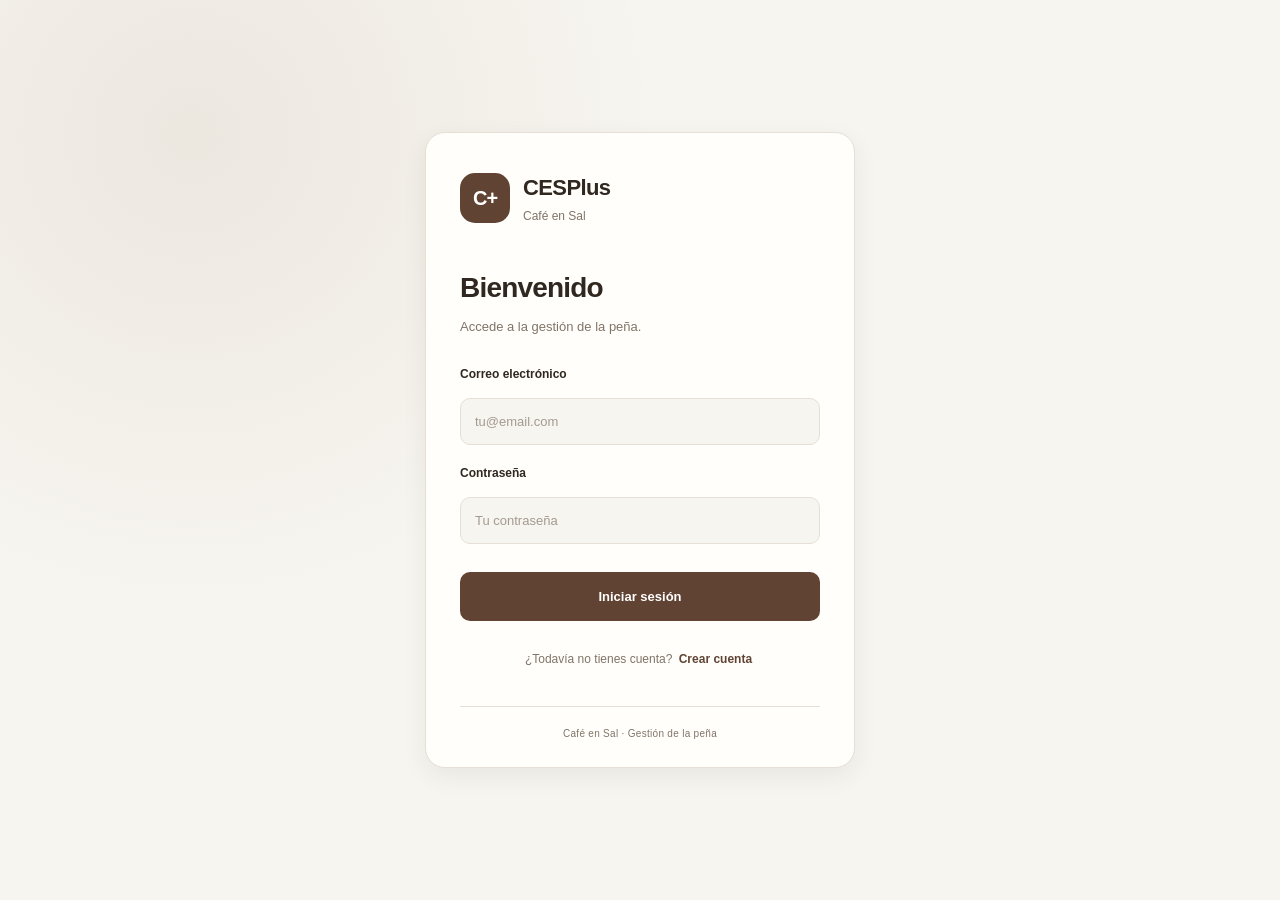
==== commit 8b8b9777: "Actualización de CESPlus y módulos de interfaz" ====
--- a/index.html
+++ b/index.html
@@ -12,12 +12,211 @@
 <title>CESPlus | Café en Sal</title>
 
 <link rel="stylesheet" href="styles/styles.css">
-<script src="js/app.js" defer></script>
+<script type="module" src="js/app.js"></script>
 
 
 </head>
 
-<body>
+<body class="auth-required">
+
+    <!-- PANTALLA DE ACCESO -->
+    <section id="auth-screen" class="auth-screen">
+        <div class="auth-card">
+
+            <!-- MARCA -->
+            <div class="auth-brand">
+                <span class="auth-brand-icon">C+</span>
+                <div>
+                    <strong>CESPlus</strong>
+                    <small>Café en Sal</small>
+                </div>
+            </div>
+
+            <!-- 1. INICIAR SESIÓN -->
+            <div id="login-view" class="auth-view">
+                <div class="auth-heading">
+                    <h1>Bienvenido</h1>
+                    <p>Accede a la gestión de la peña.</p>
+                </div>
+
+                <form id="login-form">
+                    <div class="form-group">
+                        <label for="login-email">Correo electrónico</label>
+                        <input
+                            type="email"
+                            id="login-email"
+                            name="email"
+                            autocomplete="username"
+                            placeholder="tu@email.com"
+                            required
+                        >
+                    </div>
+
+                    <div class="form-group">
+                        <label for="login-password">Contraseña</label>
+                        <input
+                            type="password"
+                            id="login-password"
+                            name="password"
+                            autocomplete="current-password"
+                            placeholder="Tu contraseña"
+                            required
+                        >
+                    </div>
+
+                    <p id="login-error" class="auth-message auth-error" role="alert" hidden></p>
+                    <p id="login-info" class="auth-message auth-info" role="status" hidden></p>
+
+                    <button type="submit" id="login-button" class="button button-primary auth-submit">
+                        Iniciar sesión
+                    </button>
+                </form>
+
+                <p class="auth-switch">
+                    ¿Todavía no tienes cuenta?
+                    <button type="button" id="show-register-button" class="auth-text-button">
+                        Crear cuenta
+                    </button>
+                </p>
+            </div>
+
+            <!-- 2. CREAR CUENTA -->
+            <div id="register-view" class="auth-view" hidden>
+                <div class="auth-heading">
+                    <h1>Crear cuenta</h1>
+                    <p>Regístrate para acceder a CESPlus.</p>
+                </div>
+
+                <form id="register-form">
+                    <div class="form-group">
+                        <label for="register-name">Nombre y apellidos</label>
+                        <input
+                            type="text"
+                            id="register-name"
+                            name="display_name"
+                            autocomplete="name"
+                            placeholder="Tu nombre"
+                            maxlength="80"
+                            required
+                        >
+                    </div>
+
+                    <div class="form-group">
+                        <label for="register-email">Correo electrónico</label>
+                        <input
+                            type="email"
+                            id="register-email"
+                            name="email"
+                            autocomplete="email"
+                            placeholder="tu@email.com"
+                            required
+                        >
+                    </div>
+
+                    <div class="form-group">
+                        <label for="register-password">Contraseña</label>
+                        <input
+                            type="password"
+                            id="register-password"
+                            name="password"
+                            autocomplete="new-password"
+                            placeholder="Mínimo 8 caracteres"
+                            minlength="8"
+                            required
+                        >
+                    </div>
+
+                    <div class="form-group">
+                        <label for="register-password-confirm">Repetir contraseña</label>
+                        <input
+                            type="password"
+                            id="register-password-confirm"
+                            name="password_confirm"
+                            autocomplete="new-password"
+                            placeholder="Repite tu contraseña"
+                            minlength="8"
+                            required
+                        >
+                    </div>
+
+                    <p id="register-error" class="auth-message auth-error" role="alert" hidden></p>
+                    <p id="register-info" class="auth-message auth-info" role="status" hidden></p>
+
+                    <button type="submit" id="register-button" class="button button-primary auth-submit">
+                        Crear cuenta
+                    </button>
+                </form>
+
+                <p class="auth-switch">
+                    ¿Ya tienes cuenta?
+                    <button type="button" id="show-login-button" class="auth-text-button">
+                        Iniciar sesión
+                    </button>
+                </p>
+            </div>
+
+            <!-- 3. CONFIRMAR CORREO -->
+            <div id="confirmation-view" class="auth-view" hidden>
+                <div class="auth-heading">
+                    <h1>Confirma tu correo</h1>
+                    <p>Te hemos enviado un mensaje para verificar tu dirección de correo electrónico.</p>
+                </div>
+
+                <p class="auth-message auth-info">
+                    Abre el correo que has recibido y pulsa el enlace de confirmación. Después podrás iniciar sesión y vincular tu familia.
+                </p>
+
+                <button type="button" id="confirmation-login-button" class="button button-primary auth-submit">
+                    Volver al inicio de sesión
+                </button>
+            </div>
+
+            <!-- 4. VINCULAR FAMILIA -->
+            <div id="link-family-view" class="auth-view" hidden>
+                <div class="auth-heading">
+                    <h1>Vincular familia</h1>
+                    <p>Introduce el código de acceso que te ha facilitado la administración de la peña.</p>
+                </div>
+
+                <form id="family-link-form">
+                    <div class="form-group">
+                        <label for="family-code">Código de familia</label>
+                        <input
+                            type="text"
+                            id="family-code"
+                            name="family_code"
+                            autocomplete="off"
+                            placeholder="Introduce tu código"
+                            maxlength="32"
+                            required
+                        >
+                    </div>
+
+                    <p id="family-link-error" class="auth-message auth-error" role="alert" hidden></p>
+                    <p id="family-link-info" class="auth-message auth-info" role="status" hidden></p>
+
+                    <button type="submit" id="family-link-button" class="button button-primary auth-submit">
+                        Enviar solicitud
+                    </button>
+                </form>
+
+                <div id="family-link-pending" class="auth-message auth-info" hidden>
+                    Tu solicitud está pendiente de aprobación por parte de la administración.
+                </div>
+
+                <button type="button" id="check-link-status-button" class="button button-secondary auth-submit" hidden>
+                    Comprobar estado
+                </button>
+
+                <button type="button" id="auth-logout-button" class="auth-text-button">
+                    Cerrar sesión
+                </button>
+            </div>
+
+            <p class="auth-footer">Café en Sal · Gestión de la peña</p>
+        </div>
+    </section>
+
     <div class="app-shell">
 
 
@@ -39,17 +238,17 @@
                 <span>Inicio</span>
             </button>
 
-            <button class="nav-item" data-view="familias">
+            <button class="nav-item" data-view="familias" data-role="admin,treasurer">
                 <span class="nav-icon">♧</span>
                 <span>Familias</span>
             </button>
 
-            <button class="nav-item" data-view="economia">
+            <button class="nav-item" data-view="economia" data-role="admin,treasurer">
                 <span class="nav-icon">€</span>
                 <span>Economía</span>
             </button>
 
-            <button class="nav-item" data-view="administracion">
+            <button class="nav-item" data-view="administracion" data-role="admin">
                 <span class="nav-icon">⚙</span>
                 <span>Administración</span>
             </button>
@@ -70,25 +269,50 @@
                 <h1 id="page-title">Control de cuotas</h1>
             </div>
 
-            <div class="topbar-period">
-                <span class="period-label">PERIODO</span>
-                <select id="period-select" aria-label="Mes de las cuotas">
-                </select>
+            <div class="topbar-actions">
+
+                <div class="topbar-period">
+                    <span class="period-label">PERIODO</span>
+                    <select id="period-select" aria-label="Mes de las cuotas">
+                    </select>
+                </div>
+
+                <div class="user-info">
+                    <div class="avatar">C+</div>
+
+                    <div class="user-details">
+                        <strong>Usuario</strong>
+                        <span>Rol</span>
+                    </div>
+                </div>
+
+                <button
+                    type="button"
+                    id="logout-button"
+                    class="button button-secondary logout-button"
+                    title="Cerrar sesión"
+                >
+                    Cerrar sesión
+                </button>
+
             </div>
         </header>
 
         <!-- INICIO -->
         <section class="view active" id="view-inicio">
 
+            <!-- BIENVENIDA -->
             <div class="welcome-row">
                 <div>
                     <h2>Estado de las cuentas.</h2>
                 </div>
 
-                <span class="demo-badge">DATOS DE PRUEBA</span>
-            </div>
-
-            <!-- INDICADORES -->
+                <span class="demo-badge" data-role="admin,treasurer">
+                    DATOS DE PRUEBA
+                </span>
+            </div>
+
+            <!-- INDICADORES GLOBALES -->
             <div class="summary-grid">
 
                 <article class="summary-card balance-card">
@@ -129,83 +353,174 @@
 
             </div>
 
-            <!-- CUOTAS -->
-            <section class="content-section">
-
-                <div class="section-heading">
-                    <div>
-                        <h2>Cuotas de la peña</h2>
-                        <p id="dues-description">
-                            Consulta y registra las cuotas de cada familia.
-                        </p>
-                    </div>
-
-                    <button class="button button-secondary"
+
+            <!-- =========================================
+                DASHBOARD DE ADMINISTRACIÓN Y TESORERÍA
+                ========================================= -->
+
+            <div id="staff-dashboard" data-role="admin,treasurer">
+
+                <!-- CUOTAS DE TODAS LAS FAMILIAS -->
+                <section class="content-section">
+
+                    <div class="section-heading">
+                        <div>
+                            <h2>Cuotas de la peña</h2>
+                            <p id="dues-description">
+                                Consulta y registra las cuotas de cada familia.
+                            </p>
+                        </div>
+
+                        <button
+                            class="button button-secondary"
                             id="show-all-dues">
-                        Ver todas
-                    </button>
-                </div>
-
-                <div class="filter-row">
-                    <button class="filter-chip active"
-                            data-filter="todas">
-                        Todas
-                    </button>
-
-                    <button class="filter-chip"
-                            data-filter="pendiente">
-                        Pendientes
-                    </button>
-
-                    <button class="filter-chip"
-                            data-filter="pagado">
-                        Abonadas
-                    </button>
-                </div>
-
-                <div class="dues-list" id="dues-list">
-                    <!-- Se genera desde app.js -->
-                </div>
-
-                <div class="empty-state hidden" id="dues-empty">
-                    <span class="empty-icon">✓</span>
-                    <h3>Todo al día</h3>
-                    <p>No hay cuotas que coincidan con este filtro.</p>
-                </div>
-
-            </section>
-
-            <!-- ACCIONES RÁPIDAS -->
-            <section class="content-section quick-actions-section">
-                <div class="section-heading">
-                    <div>
-                        <h2>Accesos rápidos</h2>
-                        <p>Las tareas que más utilizas.</p>
-                    </div>
-                </div>
-
-                <div class="quick-actions">
-
-                    <button class="quick-action" data-action="familia">
-                        <span class="quick-action-icon">+</span>
-                        <span>
-                            <strong>Nueva familia</strong>
-                            <small>Añadir miembros</small>
-                        </span>
-                        <span class="quick-arrow">›</span>
-                    </button>
-
-                    <button class="quick-action" data-action="gasto">
-                        <span class="quick-action-icon">€</span>
-                        <span>
-                            <strong>Registrar gasto</strong>
-                            <small>Anotar una salida de dinero</small>
-                        </span>
-                        <span class="quick-arrow">›</span>
-                    </button>
-
-                </div>
-            </section>
+                            Ver todas
+                        </button>
+                    </div>
+
+                    <div class="filter-row">
+                        <button class="filter-chip active" data-filter="todas">
+                            Todas
+                        </button>
+
+                        <button class="filter-chip" data-filter="pendiente">
+                            Pendientes
+                        </button>
+
+                        <button class="filter-chip" data-filter="pagado">
+                            Abonadas
+                        </button>
+                    </div>
+
+                    <div class="dues-list" id="dues-list">
+                        <!-- Se genera desde dashboard.js -->
+                    </div>
+
+                    <div class="empty-state hidden" id="dues-empty">
+                        <span class="empty-icon">✓</span>
+                        <h3>Todo al día</h3>
+                        <p>No hay cuotas que coincidan con este filtro.</p>
+                    </div>
+
+                </section>
+
+                <!-- ACCIONES RÁPIDAS -->
+                <section class="content-section quick-actions-section">
+
+                    <div class="section-heading">
+                        <div>
+                            <h2>Accesos rápidos</h2>
+                            <p>Las tareas que más utilizas.</p>
+                        </div>
+                    </div>
+
+                    <div class="quick-actions">
+
+                        <button
+                            class="quick-action"
+                            data-action="familia"
+                            data-role="admin,treasurer">
+
+                            <span class="quick-action-icon">+</span>
+
+                            <span>
+                                <strong>Nueva familia</strong>
+                                <small>Añadir miembros</small>
+                            </span>
+
+                            <span class="quick-arrow">›</span>
+                        </button>
+
+                        <button
+                            class="quick-action"
+                            data-action="gasto"
+                            data-role="admin,treasurer">
+
+                            <span class="quick-action-icon">€</span>
+
+                            <span>
+                                <strong>Registrar gasto</strong>
+                                <small>Anotar una salida de dinero</small>
+                            </span>
+
+                            <span class="quick-arrow">›</span>
+                        </button>
+
+                    </div>
+
+                </section>
+
+            </div>
+
+
+            <!-- =========================================
+                DASHBOARD DE MIEMBROS
+                ========================================= -->
+
+            <div id="member-dashboard" hidden>
+
+                <!-- CUOTA DE SU FAMILIA -->
+                <section class="content-section">
+
+                    <div class="section-heading">
+                        <div>
+                            <h2>Mi cuota familiar</h2>
+                            <p>Estado de la cuota correspondiente al periodo seleccionado.</p>
+                        </div>
+                    </div>
+
+                    <div id="member-current-due">
+                        <!-- Se genera desde dashboard.js -->
+                    </div>
+
+                    <details class="history-details" id="member-dues-history">
+
+                        <summary>
+                            Consultar historial de cuotas
+                        </summary>
+
+                        <div
+                            id="member-dues-history-list"
+                            class="history-list">
+                            <!-- Historial completo de cuotas -->
+                        </div>
+
+                    </details>
+
+                </section>
+
+
+                <!-- GASTOS DE LA PEÑA -->
+                <section class="content-section">
+
+                    <div class="section-heading">
+                        <div>
+                            <h2>Gastos de la peña</h2>
+                            <p>Movimientos económicos del periodo seleccionado.</p>
+                        </div>
+                    </div>
+
+                    <div id="member-current-expenses">
+                        <!-- Se genera desde dashboard.js -->
+                    </div>
+
+                    <details class="history-details" id="member-expenses-history">
+
+                        <summary>
+                            Consultar histórico de gastos
+                        </summary>
+
+                        <div
+                            id="member-expenses-history-list"
+                            class="history-list">
+                            <!-- Historial completo de gastos -->
+                        </div>
+
+                    </details>
+
+                </section>
+
+            </div>
 
         </section>
 
@@ -217,7 +532,8 @@
                 </div>
 
                 <button class="button button-primary"
-                        data-action="familia">
+                        data-action="familia"
+                        data-role="admin,treasurer">
                     + Nueva familia
                 </button>
             </div>
@@ -231,11 +547,6 @@
                 <div>
                     <h2>Ingresos, gastos y movimientos.</h2>
                 </div>
-
-                <button class="button button-primary"
-                        data-action="gasto">
-                    + Registrar gasto
-                </button>
             </div>
 
             <div id="economy-content"></div>
@@ -262,17 +573,17 @@
             <span>Inicio</span>
         </button>
 
-        <button class="bottom-nav-item" data-view="familias">
+        <button class="bottom-nav-item" data-view="familias" data-role="admin,treasurer">
             <span class="bottom-nav-icon">♧</span>
             <span>Familias</span>
         </button>
 
-        <button class="bottom-nav-item" data-view="economia">
+        <button class="bottom-nav-item" data-view="economia" data-role="admin,treasurer">
             <span class="bottom-nav-icon">€</span>
             <span>Economía</span>
         </button>
 
-        <button class="bottom-nav-item" data-view="administracion">
+        <button class="bottom-nav-item" data-view="administracion" data-role="admin">
             <span class="bottom-nav-icon">⚙</span>
             <span>Más</span>
         </button>
--- a/styles/styles.css
+++ b/styles/styles.css
@@ -2328,4 +2328,1066 @@
     .settings-form .form-actions button {
         width: 100%;
     }
+}
+
+
+/* =====================================================
+   CESPLUS — AUTENTICACIÓN
+   ===================================================== */
+
+/* PANTALLA GENERAL */
+
+.auth-screen {
+    display: none;
+    min-height: 100vh;
+    min-height: 100dvh;
+    width: 100%;
+    padding: 30px 20px;
+
+    align-items: center;
+    justify-content: center;
+
+    background:
+        radial-gradient(
+            circle at 15% 15%,
+            rgba(142, 106, 76, 0.10),
+            transparent 35%
+        ),
+        var(--background);
+}
+
+body.auth-required .auth-screen {
+    display: flex;
+}
+
+body.auth-required .app-shell {
+    display: none;
+}
+
+
+/* OCULTAR ELEMENTOS CON HIDDEN */
+
+#auth-screen [hidden] {
+    display: none !important;
+}
+
+#auth-screen .auth-message:empty {
+    display: none !important;
+}
+
+
+/* TARJETA */
+
+.auth-card {
+    width: 100%;
+    max-width: 430px;
+
+    padding: 38px 34px 26px;
+
+    border: 1px solid var(--border);
+    border-radius: 20px;
+
+    background: var(--surface);
+
+    box-shadow: var(--shadow-md);
+}
+
+
+/* MARCA */
+
+.auth-brand {
+    display: flex;
+    align-items: center;
+    gap: 13px;
+
+    margin-bottom: 42px;
+}
+
+.auth-brand-icon {
+    display: flex;
+    align-items: center;
+    justify-content: center;
+
+    width: 50px;
+    height: 50px;
+    flex-shrink: 0;
+
+    border-radius: 15px;
+
+    background: var(--primary);
+    color: #fff;
+
+    font-size: 20px;
+    font-weight: 850;
+    letter-spacing: -1px;
+}
+
+.auth-brand > div {
+    display: flex;
+    flex-direction: column;
+    gap: 3px;
+}
+
+.auth-brand strong {
+    color: var(--text);
+    font-size: 22px;
+    font-weight: 850;
+    letter-spacing: -0.6px;
+}
+
+.auth-brand small {
+    color: var(--text-muted);
+    font-size: 12px;
+}
+
+
+/* ENCABEZADOS */
+
+.auth-heading {
+    margin-bottom: 28px;
+}
+
+.auth-heading h1 {
+    margin: 0 0 8px;
+
+    color: var(--text);
+    font-size: 28px;
+    font-weight: 800;
+    letter-spacing: -0.8px;
+}
+
+.auth-heading p {
+    margin: 0;
+
+    color: var(--text-muted);
+    font-size: 13px;
+    line-height: 1.6;
+}
+
+
+/* FORMULARIOS */
+
+.auth-screen .form-group {
+    margin-bottom: 19px;
+}
+
+.auth-screen .form-group label {
+    display: block;
+    margin-bottom: 8px;
+
+    color: var(--text);
+    font-size: 12px;
+    font-weight: 700;
+}
+
+.auth-screen .form-group input {
+    width: 100%;
+    min-height: 47px;
+
+    padding: 12px 14px;
+
+    border: 1px solid var(--border);
+    border-radius: 10px;
+
+    background: var(--background);
+    color: var(--text);
+
+    font-family: inherit;
+    font-size: 13px;
+
+    transition:
+        border-color 0.2s ease,
+        box-shadow 0.2s ease,
+        background 0.2s ease;
+}
+
+.auth-screen .form-group input::placeholder {
+    color: var(--text-muted);
+    opacity: 0.7;
+}
+
+.auth-screen .form-group input:focus {
+    outline: none;
+    border-color: var(--primary);
+
+    box-shadow: 0 0 0 3px rgba(142, 106, 76, 0.13);
+
+    background: var(--surface);
+}
+
+
+/* BOTÓN PRINCIPAL */
+
+.auth-submit {
+    width: 100%;
+    min-height: 49px;
+
+    margin-top: 9px;
+
+    border-radius: 10px;
+
+    font-size: 13px;
+    font-weight: 750;
+}
+
+
+/* MENSAJES */
+
+.auth-message {
+    padding: 12px 14px;
+    margin: 12px 0;
+
+    border-radius: 9px;
+
+    font-size: 12px;
+    line-height: 1.5;
+}
+
+.auth-error {
+    border: 1px solid rgba(190, 65, 65, 0.15);
+
+    background: var(--red-bg);
+    color: var(--red);
+}
+
+.auth-info {
+    border: 1px solid rgba(65, 140, 90, 0.15);
+
+    background: var(--green-bg);
+    color: var(--green);
+}
+
+
+/* ENLACES ENTRE PANTALLAS */
+
+.auth-switch {
+    margin: 25px 0 0;
+
+    color: var(--text-muted);
+    font-size: 12px;
+    text-align: center;
+}
+
+.auth-text-button {
+    padding: 4px 3px;
+
+    border: none;
+    background: transparent;
+
+    color: var(--primary);
+    font-family: inherit;
+    font-size: 12px;
+    font-weight: 750;
+
+    cursor: pointer;
+}
+
+.auth-text-button:hover {
+    text-decoration: underline;
+}
+
+
+/* PANTALLA DE VINCULACIÓN */
+
+#family-link-view .auth-heading {
+    margin-bottom: 25px;
+}
+
+#family-link-view > .auth-text-button {
+    display: block;
+    margin: 18px auto 0;
+}
+
+
+/* PIE */
+
+.auth-footer {
+    margin: 34px 0 0;
+    padding-top: 19px;
+
+    border-top: 1px solid var(--border);
+
+    color: var(--text-muted);
+    font-size: 10px;
+    text-align: center;
+    letter-spacing: 0.3px;
+}
+
+
+/* RESPONSIVE */
+
+@media (max-width: 480px) {
+
+    .auth-screen {
+        padding: 18px 14px;
+        align-items: center;
+    }
+
+    .auth-card {
+        padding: 30px 23px 23px;
+        border-radius: 17px;
+    }
+
+    .auth-brand {
+        margin-bottom: 34px;
+    }
+
+    .auth-heading h1 {
+        font-size: 25px;
+    }
+}
+
+/* =====================================================
+   SOLICITUDES DE VINCULACIÓN FAMILIAR
+   ===================================================== */
+
+#family-link-requests-section {
+    margin-bottom: 28px;
+}
+
+#family-link-requests-list {
+    display: flex;
+    flex-direction: column;
+    gap: 12px;
+}
+
+.family-link-request {
+    display: flex;
+    align-items: center;
+    justify-content: space-between;
+    gap: 20px;
+    padding: 18px 20px;
+    background: #faf8f5;
+    border: 1px solid #e8e0d7;
+    border-radius: 12px;
+    transition: border-color 0.2s ease, box-shadow 0.2s ease;
+}
+
+.family-link-request:hover {
+    border-color: #b89b80;
+    box-shadow: 0 3px 12px rgba(75, 52, 35, 0.06);
+}
+
+/* Información de la solicitud */
+
+.family-link-request-info {
+    display: flex;
+    flex-direction: column;
+    gap: 5px;
+    min-width: 0;
+}
+
+.family-link-request-info strong {
+    color: #493729;
+    font-size: 1rem;
+    font-weight: 700;
+}
+
+.family-link-request-info span {
+    color: #75685e;
+    font-size: 0.9rem;
+}
+
+.family-link-request-info small {
+    color: #a09285;
+    font-size: 0.78rem;
+}
+
+/* Botones */
+
+.family-link-request-actions {
+    display: flex;
+    align-items: center;
+    gap: 9px;
+    flex-shrink: 0;
+}
+
+.family-link-request-actions button {
+    min-width: 95px;
+}
+
+/* Estado vacío */
+
+#family-link-requests-list .empty-state {
+    padding: 24px;
+    margin: 0;
+    text-align: center;
+    color: #8b7d71;
+    background: #faf8f5;
+    border: 1px dashed #ded3c8;
+    border-radius: 12px;
+}
+
+/* Adaptación móvil */
+
+@media (max-width: 600px) {
+
+    .family-link-request {
+        align-items: stretch;
+        flex-direction: column;
+        gap: 15px;
+        padding: 16px;
+    }
+
+    .family-link-request-actions {
+        width: 100%;
+    }
+
+    .family-link-request-actions button {
+        flex: 1;
+        min-width: 0;
+    }
+}
+
+/* Contador de solicitudes */
+
+.admin-title-with-badge {
+    display: flex;
+    align-items: center;
+    gap: 10px;
+}
+
+.pending-count {
+    display: inline-flex;
+    align-items: center;
+    justify-content: center;
+    min-width: 23px;
+    height: 23px;
+    padding: 0 7px;
+    border-radius: 20px;
+    background: #8b5e3c;
+    color: #fff;
+    font-size: 0.75rem;
+    font-weight: 700;
+}
+
+.pending-count[hidden] {
+    display: none;
+}
+
+/* Nombre y estado */
+
+.family-link-request-name {
+    display: flex;
+    align-items: center;
+    flex-wrap: wrap;
+    gap: 9px;
+}
+
+.request-status-badge {
+    padding: 4px 9px;
+    border-radius: 20px;
+    background: #f2e7d8;
+    color: #805b38;
+    font-size: 0.68rem;
+    font-weight: 700;
+    text-transform: uppercase;
+    letter-spacing: 0.04em;
+}
+
+/* Ocultar elementos restringidos por permisos */
+[hidden] {
+    display: none !important;
+}
+
+/* =====================================================
+   CÓDIGO DE ACCESO FAMILIAR
+   ===================================================== */
+
+.family-access-section {
+    margin: 24px 0;
+    padding: 20px;
+    background: #f8f5f1;
+    border: 1px solid #e8dfd5;
+    border-radius: 12px;
+}
+
+.family-access-section .section-heading {
+    margin-bottom: 16px;
+}
+
+.family-access-section .section-heading h3 {
+    margin: 0 0 6px;
+    color: #553c2e;
+    font-size: 1rem;
+}
+
+.family-access-section .section-heading p {
+    margin: 0;
+    color: #76685e;
+    font-size: 0.875rem;
+    line-height: 1.5;
+}
+
+.family-access-code-actions {
+    display: flex;
+    align-items: center;
+    gap: 10px;
+}
+
+.family-access-code-result {
+    margin-top: 16px;
+    padding: 16px;
+    background: #fff;
+    border: 1px solid #ded2c6;
+    border-radius: 10px;
+    text-align: center;
+}
+
+.family-access-code-value {
+    display: block;
+    color: #553c2e;
+    font-family: monospace;
+    font-size: 1.6rem;
+    font-weight: 700;
+    letter-spacing: 0.12em;
+    overflow-wrap: anywhere;
+}
+
+.family-access-code-result .form-help {
+    margin: 10px 0 0;
+    color: #76685e;
+    font-size: 0.8rem;
+}
+
+.family-access-code-actions button:disabled {
+    opacity: 0.6;
+    cursor: wait;
+}
+
+.family-access-copy-button {
+    margin-top: 14px;
+    min-width: 150px;
+}
+
+.family-access-copy-button:hover {
+    transform: translateY(-1px);
+}
+
+.family-access-copy-button:active {
+    transform: translateY(0);
+}
+
+/* Adaptación a móviles */
+
+@media (max-width: 600px) {
+    .family-access-section {
+        padding: 15px;
+        margin: 18px 0;
+    }
+
+    .family-access-code-value {
+        font-size: 1.3rem;
+    }
+
+    .family-access-code-actions button {
+        width: 100%;
+    }
+}
+
+
+/* =====================================================
+   CESPLUS — CABECERA Y USUARIO
+   ===================================================== */
+
+.topbar-actions {
+    display: flex;
+    align-items: center;
+    gap: 22px;
+}
+
+.user-info {
+    display: flex;
+    align-items: center;
+    gap: 10px;
+}
+
+.user-info .avatar {
+    width: 38px;
+    height: 38px;
+    flex-shrink: 0;
+
+    display: flex;
+    align-items: center;
+    justify-content: center;
+
+    border-radius: 50%;
+
+    background: var(--primary);
+    color: white;
+
+    font-size: 12px;
+    font-weight: 800;
+}
+
+.user-details {
+    display: flex;
+    flex-direction: column;
+    gap: 3px;
+}
+
+.user-details strong {
+    font-size: 12px;
+    color: var(--text);
+}
+
+.user-details span {
+    font-size: 10px;
+    color: var(--text-muted);
+}
+
+.logout-button {
+    font-size: 11px;
+    white-space: nowrap;
+}
+
+@media (max-width: 700px) {
+    .topbar-actions {
+        gap: 12px;
+        flex-wrap: wrap;
+        justify-content: flex-end;
+    }
+
+    .user-details {
+        display: none;
+    }
+
+    .logout-button {
+        padding: 9px 11px;
+    }
+}
+
+.button-danger {
+    background-color: #b94036;
+    color: #ffffff;
+    border: 1px solid #b94036;
+}
+
+.button-danger:hover {
+    background-color: #963129;
+    border-color: #963129;
+}
+
+/* =====================================================
+   FAMILIAS INACTIVAS
+   ===================================================== */
+
+.inactive-families-section {
+    margin-top: 28px;
+    border: 1px solid #e7dfd6;
+    border-radius: 12px;
+    background: #faf8f5;
+    overflow: hidden;
+}
+
+.inactive-families-header {
+    display: flex;
+    align-items: center;
+    justify-content: space-between;
+    gap: 16px;
+    padding: 16px 18px;
+    cursor: pointer;
+    list-style: none;
+    transition: background-color 0.2s ease;
+}
+
+.inactive-families-header::-webkit-details-marker {
+    display: none;
+}
+
+.inactive-families-header:hover {
+    background: #f3eee8;
+}
+
+.inactive-families-heading {
+    display: flex;
+    align-items: center;
+    gap: 12px;
+}
+
+.inactive-families-icon {
+    display: flex;
+    align-items: center;
+    justify-content: center;
+    width: 36px;
+    height: 36px;
+    border-radius: 10px;
+    background: #eee7df;
+    color: #806b58;
+    font-size: 22px;
+}
+
+.inactive-families-heading div {
+    display: flex;
+    flex-direction: column;
+    gap: 3px;
+}
+
+.inactive-families-heading strong {
+    color: #594536;
+    font-size: 14px;
+}
+
+.inactive-families-heading small {
+    color: #94877b;
+    font-size: 12px;
+}
+
+.inactive-families-header-right {
+    display: flex;
+    align-items: center;
+    gap: 14px;
+}
+
+.inactive-families-count {
+    display: flex;
+    align-items: center;
+    justify-content: center;
+    min-width: 25px;
+    height: 25px;
+    padding: 0 7px;
+    border-radius: 20px;
+    background: #eee7df;
+    color: #806b58;
+    font-size: 12px;
+    font-weight: 700;
+}
+
+.inactive-families-arrow {
+    width: 9px;
+    height: 9px;
+    border-right: 2px solid #8c7b6c;
+    border-bottom: 2px solid #8c7b6c;
+    transform: rotate(45deg);
+    transition: transform 0.2s ease;
+    margin-top: -4px;
+}
+
+.inactive-families-section[open] .inactive-families-arrow {
+    transform: rotate(225deg);
+    margin-top: 5px;
+}
+
+.inactive-families-list {
+    display: flex;
+    flex-direction: column;
+    gap: 10px;
+    padding: 0 16px 16px;
+}
+
+.inactive-family-card {
+    display: flex;
+    align-items: center;
+    justify-content: space-between;
+    gap: 16px;
+    padding: 14px 16px;
+    border: 1px solid #eee8e1;
+    border-radius: 9px;
+    background: #ffffff;
+}
+
+.inactive-family-info {
+    display: flex;
+    flex-direction: column;
+    gap: 5px;
+    min-width: 0;
+}
+
+.inactive-family-info strong {
+    color: #6e6258;
+    font-size: 14px;
+}
+
+.inactive-family-info span {
+    color: #a49a90;
+    font-size: 12px;
+}
+
+.inactive-family-card .button {
+    flex-shrink: 0;
+}
+
+/* =====================================================
+   CESPLUS — DASHBOARD DE MIEMBROS
+   ===================================================== */
+
+/* Contenedor principal */
+
+#member-dashboard {
+    display: flex;
+    flex-direction: column;
+    gap: 24px;
+    margin-top: 24px;
+}
+
+#member-dashboard[hidden] {
+    display: none;
+}
+
+
+/* =====================================================
+   BLOQUES DE CONTENIDO
+   ===================================================== */
+
+#member-dashboard .content-card {
+    background: var(--surface);
+    border: 1px solid var(--border);
+    border-radius: 14px;
+    padding: 22px;
+    box-shadow: 0 2px 8px rgba(60, 40, 25, 0.04);
+}
+
+#member-dashboard .content-card h2 {
+    color: var(--primary);
+    font-size: 1.1rem;
+    font-weight: 700;
+    margin: 0 0 18px;
+}
+
+#member-dashboard .content-card h3 {
+    color: var(--text);
+    font-size: 0.95rem;
+    margin: 0 0 12px;
+}
+
+
+/* =====================================================
+   TARJETA DE CUOTA
+   ===================================================== */
+
+.member-due-card {
+    display: flex;
+    align-items: center;
+    justify-content: space-between;
+    gap: 20px;
+
+    background: var(--surface);
+    border: 1px solid var(--border);
+    border-left: 5px solid var(--primary);
+    border-radius: 12px;
+
+    padding: 20px;
+    margin-bottom: 12px;
+}
+
+.member-entry-main {
+    display: flex;
+    flex-direction: column;
+    gap: 5px;
+    min-width: 0;
+}
+
+.member-entry-main strong {
+    color: var(--text);
+    font-size: 1rem;
+    font-weight: 700;
+}
+
+.member-entry-date {
+    color: var(--text-muted);
+    font-size: 0.85rem;
+}
+
+.member-entry-side {
+    display: flex;
+    align-items: center;
+    gap: 14px;
+    flex-shrink: 0;
+}
+
+.member-entry-amount {
+    color: var(--primary);
+    font-size: 1.15rem;
+    font-weight: 800;
+    white-space: nowrap;
+}
+
+
+/* =====================================================
+   ESTADOS DE LAS CUOTAS
+   ===================================================== */
+
+.member-status-badge {
+    display: inline-flex;
+    align-items: center;
+    justify-content: center;
+
+    padding: 6px 11px;
+    border-radius: 20px;
+
+    font-size: 0.75rem;
+    font-weight: 700;
+    white-space: nowrap;
+}
+
+.member-status-badge.paid {
+    background: #e7f3e9;
+    color: #287443;
+}
+
+.member-status-badge.pending {
+    background: #fff1dc;
+    color: #a66516;
+}
+
+
+/* =====================================================
+   TARJETAS DE GASTOS
+   ===================================================== */
+
+.member-expense-card {
+    display: flex;
+    align-items: center;
+    justify-content: space-between;
+    gap: 16px;
+
+    padding: 15px 17px;
+    margin-bottom: 10px;
+
+    background: var(--surface);
+    border: 1px solid var(--border);
+    border-radius: 10px;
+
+    transition:
+        border-color 0.2s ease,
+        transform 0.2s ease;
+}
+
+.member-expense-card:hover {
+    border-color: var(--primary-light);
+    transform: translateY(-1px);
+}
+
+.member-expense-card .member-entry-main strong {
+    font-size: 0.95rem;
+}
+
+.member-expense-card .member-entry-amount {
+    font-size: 1rem;
+}
+
+
+/* =====================================================
+   HISTORIALES
+   ===================================================== */
+
+.history-list {
+    display: flex;
+    flex-direction: column;
+    gap: 8px;
+}
+
+.member-history-item {
+    display: flex;
+    align-items: center;
+    justify-content: space-between;
+    gap: 15px;
+
+    padding: 13px 15px;
+
+    background: var(--background);
+    border: 1px solid var(--border);
+    border-radius: 9px;
+}
+
+.member-history-item .member-entry-main {
+    gap: 4px;
+}
+
+.member-history-item .member-entry-main strong {
+    font-size: 0.9rem;
+}
+
+.member-history-item .member-entry-amount {
+    font-size: 0.95rem;
+}
+
+
+/* =====================================================
+   MENSAJES SIN DATOS
+   ===================================================== */
+
+.member-empty-state {
+    display: flex;
+    align-items: center;
+    justify-content: center;
+
+    min-height: 85px;
+    padding: 20px;
+
+    color: var(--text-muted);
+    background: var(--background);
+    border: 1px dashed var(--border);
+    border-radius: 10px;
+
+    font-size: 0.9rem;
+    text-align: center;
+}
+
+
+/* =====================================================
+   RESPONSIVE — TABLET
+   ===================================================== */
+
+@media (max-width: 760px) {
+
+    #member-dashboard {
+        gap: 18px;
+        margin-top: 18px;
+    }
+
+    #member-dashboard .content-card {
+        padding: 17px;
+    }
+
+    .member-due-card {
+        padding: 16px;
+    }
+
+    .member-entry-side {
+        gap: 9px;
+    }
+
+}
+
+
+/* =====================================================
+   RESPONSIVE — MÓVIL
+   ===================================================== */
+
+@media (max-width: 420px) {
+
+    .member-due-card {
+        align-items: flex-start;
+        flex-direction: column;
+        gap: 13px;
+    }
+
+    .member-entry-side {
+        width: 100%;
+        justify-content: space-between;
+    }
+
+    .member-expense-card,
+    .member-history-item {
+        align-items: flex-start;
+        gap: 10px;
+    }
+
+    .member-expense-card .member-entry-side,
+    .member-history-item .member-entry-side {
+        width: auto;
+        align-items: flex-end;
+        flex-direction: column;
+    }
+
+    .member-entry-amount {
+        font-size: 1rem;
+    }
+
+    .member-status-badge {
+        padding: 5px 9px;
+        font-size: 0.7rem;
+    }
+
 }
